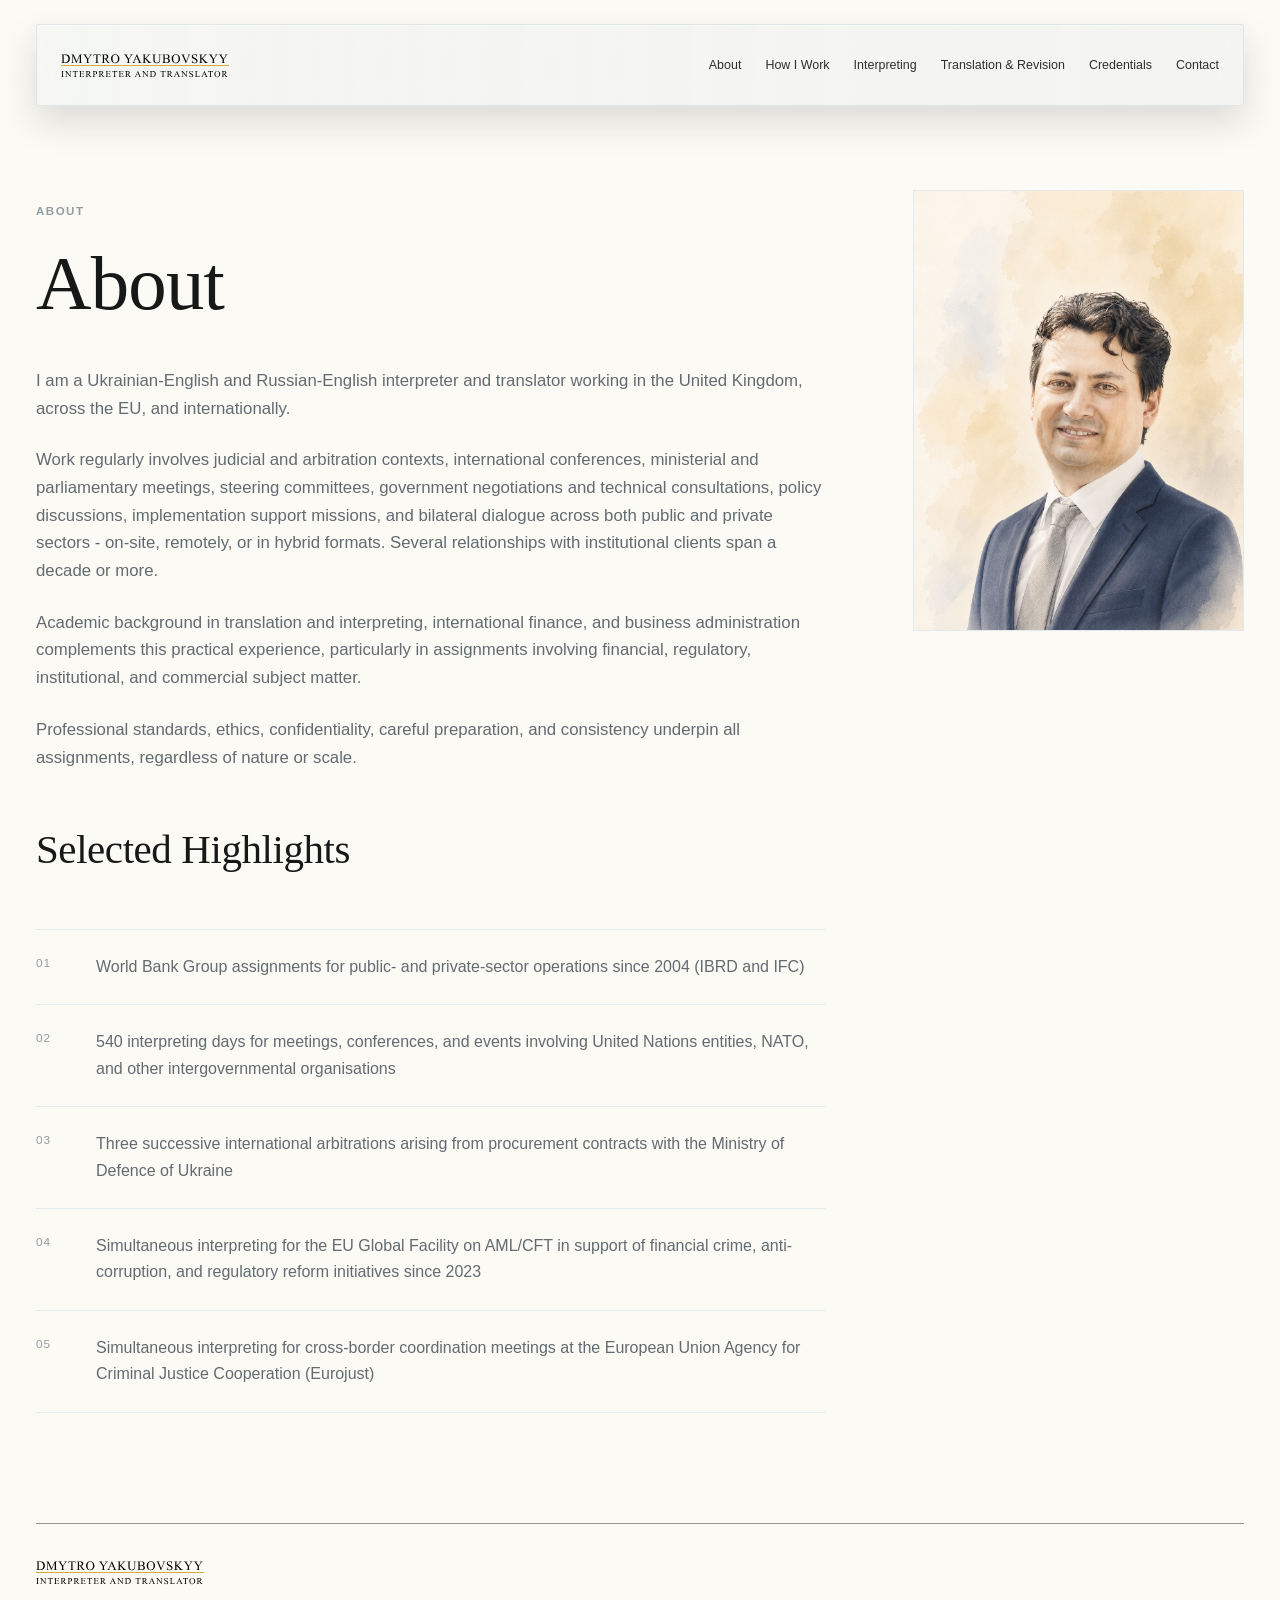
==== about.html @ 3f5b8573 "Update about portrait" ====
<!doctype html>
<html lang="en">
<head>
  <meta charset="utf-8">
  <meta name="viewport" content="width=device-width, initial-scale=1">
  <script src="nav.js" defer></script>
  <title>About | Dmytro Yakubovskyy</title>
  <link rel="stylesheet" href="page.css">
</head>
<body>
  <header class="site-header">
    <nav class="nav" aria-label="Main navigation">
      <a class="brand" href="index.html" aria-label="Dmytro Yakubovskyy home"><img class="site-logo" src="assets/logo.svg" alt="Dmytro Yakubovskyy, Interpreter and Translator"></a>
      <button class="menu-toggle" type="button" aria-expanded="false" aria-label="Open navigation menu"></button>
      <div class="nav-links">
        <a href="about.html">About</a>
        <a href="how-i-work.html">How I Work</a>
        <a href="interpreting.html">Interpreting</a>
        <a href="translation.html">Translation & Revision</a>
        <a href="engagements.html">Credentials</a>
        <a href="contact.html">Contact</a>
      </div>
    </nav>
  </header>

  <main class="page">
    <div class="page-grid">
      <section>
        <p class="eyebrow">About</p>
        <h1>About</h1>
        <div class="copy">
          <p>I am a Ukrainian-English and Russian-English interpreter and translator working in the United Kingdom, across the EU, and internationally.</p>
          <p>Work regularly involves judicial and arbitration contexts, international conferences, ministerial and parliamentary meetings, steering committees, government negotiations and technical consultations, policy discussions, implementation support missions, and bilateral dialogue across both public and private sectors - on-site, remotely, or in hybrid formats. Several relationships with institutional clients span a decade or more.</p>
          <p>Academic background in translation and interpreting, international finance, and business administration complements this practical experience, particularly in assignments involving financial, regulatory, institutional, and commercial subject matter.</p>
          <p>Professional standards, ethics, confidentiality, careful preparation, and consistency underpin all assignments, regardless of nature or scale.</p>
        </div>

        <h2>Selected Highlights</h2>
        <div class="highlights">
          <div class="highlight-row">
            <span class="highlight-number">01</span>
            <p>World Bank Group assignments for public- and private-sector operations since 2004 (IBRD and IFC)</p>
          </div>
          <div class="highlight-row">
            <span class="highlight-number">02</span>
            <p>540 interpreting days for meetings, conferences, and events involving United Nations entities, NATO, and other intergovernmental organisations</p>
          </div>
          <div class="highlight-row">
            <span class="highlight-number">03</span>
            <p>Three successive international arbitrations arising from procurement contracts with the Ministry of Defence of Ukraine</p>
          </div>
          <div class="highlight-row">
            <span class="highlight-number">04</span>
            <p>Simultaneous interpreting for the EU Global Facility on AML/CFT in support of financial crime, anti-corruption, and regulatory reform initiatives since 2023</p>
          </div>
          <div class="highlight-row">
            <span class="highlight-number">05</span>
            <p>Simultaneous interpreting for cross-border coordination meetings at the European Union Agency for Criminal Justice Cooperation (Eurojust)</p>
          </div>
        </div>
      </section>

      <aside class="visual-stack" aria-label="About image">
        <div class="visual-frame visual-frame--original">
          <img class="visual portrait" src="assets/about-portrait-warm.png" alt="Portrait of Dmytro Yakubovskyy">
        </div>
      </aside>
    </div>
  </main>

  <footer>
    <div class="footer-inner">
      <img class="footer-logo" src="assets/logo.svg" alt="Dmytro Yakubovskyy, Interpreter and Translator">
    </div>
  </footer>
</body>
</html>
---- page.css ----
:root {
  --paper: #fcfaf5;
  --surface: #ffffff;
  --ink: #161917;
  --muted: #626b70;
  --quiet: #919da3;
  --line: #e1e9ed;
  --accent: #58717c;
  --gold: #b69650;
  --measure: 72rem;
  --serif: "Iowan Old Style", "Palatino Linotype", Palatino, Georgia, serif;
  --sans: Inter, "Segoe UI", Roboto, Arial, sans-serif;
}

* {
  box-sizing: border-box;
}

html {
  scroll-behavior: smooth;
}

body {
  margin: 0;
  background: var(--paper);
  color: var(--ink);
  font-family: var(--sans);
  font-size: 16px;
  line-height: 1.65;
}

a {
  color: inherit;
  text-decoration: none;
}

.site-header {
  position: fixed;
  top: 24px;
  left: 0;
  right: 0;
  z-index: 10;
  pointer-events: none;
}

.nav {
  position: relative;
  width: min(1280px, calc(100% - 72px));
  min-height: 82px;
  margin: 0 auto;
  padding: 0 24px;
  display: flex;
  align-items: center;
  justify-content: space-between;
  gap: 34px;
  overflow: hidden;
  border: 1px solid rgba(205, 215, 216, 0.54);
  border-radius: 3px;
  background: linear-gradient(90deg, rgba(255, 255, 255, 0.22), rgba(255, 255, 255, 0.08)), rgba(236, 239, 237, 0.58);
  box-shadow: 0 16px 36px rgba(20, 28, 30, 0.14), inset 0 1px 0 rgba(255, 255, 255, 0.32);
  backdrop-filter: blur(18px) saturate(0.96);
  -webkit-backdrop-filter: blur(18px) saturate(0.96);
  pointer-events: auto;
}

.brand,
.nav-links {
  position: relative;
  z-index: 1;
}

.brand {
  min-width: 0;
  min-height: 58px;
  display: flex;
  align-items: center;
  justify-content: flex-start;
}

.site-logo {
  width: 168px;
  height: 36px;
  display: block;
}

.nav-links {
  min-height: 58px;
  display: flex;
  align-items: center;
  justify-content: flex-end;
  margin-left: auto;
  gap: 24px;
  color: rgba(22, 25, 23, 0.9);
  font-size: 0.78rem;
  white-space: nowrap;
}

.nav-links a {
  position: relative;
  min-height: 58px;
  display: inline-flex;
  align-items: center;
}

.nav-links a::after {
  content: "";
  position: absolute;
  left: 0;
  bottom: 16px;
  width: 0;
  height: 1px;
  background: var(--gold);
  transition: width 180ms ease;
}

.nav-links a:hover::after {
  width: 100%;
}

.menu-toggle {
  display: none;
}

.page {
  min-height: 100vh;
  padding: 190px max(36px, calc((100vw - 1280px) / 2 + 36px)) 96px;
}

.page-grid {
  display: grid;
  grid-template-columns: minmax(0, 1fr) minmax(320px, 0.42fr);
  gap: 88px;
  align-items: start;
}

.narrow {
  max-width: 820px;
}

.eyebrow,
.meta-label {
  color: var(--quiet);
  font-size: 0.72rem;
  font-weight: 700;
  letter-spacing: 0.13em;
  text-transform: uppercase;
}

h1,
h2,
h3 {
  margin: 0;
  font-family: var(--serif);
  font-weight: 500;
  line-height: 1.02;
  letter-spacing: -0.01em;
}

h1 {
  max-width: 980px;
  margin-top: 24px;
  font-size: clamp(3rem, 6vw, 5.6rem);
}

h2 {
  margin-top: 58px;
  font-size: clamp(1.7rem, 3.2vw, 2.65rem);
}

h3 {
  margin-top: 34px;
  font-size: 1.35rem;
}

.lead {
  max-width: 780px;
  margin-top: 34px;
  color: var(--muted);
  font-size: clamp(1.08rem, 2vw, 1.28rem);
  line-height: 1.58;
}

.copy {
  margin-top: 44px;
  display: grid;
  gap: 24px;
  color: var(--muted);
  font-size: 1.05rem;
}

.copy p {
  margin: 0;
}

.copy ul {
  margin: 0;
  padding-left: 18px;
}

.copy li + li {
  margin-top: 8px;
}

.highlights {
  margin-top: 58px;
  border-top: 1px solid var(--line);
}

.highlight-row {
  display: grid;
  grid-template-columns: 42px minmax(0, 1fr);
  gap: 18px;
  padding: 24px 0;
  border-bottom: 1px solid var(--line);
}

.highlight-number {
  color: var(--quiet);
  font-size: 0.74rem;
  letter-spacing: 0.08em;
}

.highlight-row p {
  margin: 0;
  color: var(--muted);
}

.objective {
  margin-top: 38px;
  padding: 24px 28px;
  border-left: 3px solid var(--gold);
  background: var(--surface);
  color: var(--ink);
  font-family: var(--serif);
  font-size: clamp(1.25rem, 2.2vw, 1.7rem);
  line-height: 1.35;
}

.content-sections {
  margin-top: 58px;
  border-top: 1px solid var(--line);
}

.content-section {
  display: grid;
  grid-template-columns: 42px minmax(0, 1fr);
  gap: 22px;
  padding: 38px 0;
  border-bottom: 1px solid var(--line);
}

.content-section-number {
  padding-top: 7px;
  color: var(--quiet);
  font-size: 0.74rem;
  letter-spacing: 0.08em;
}

.content-section-body h2 {
  margin: 0 0 24px;
}

.content-section-body p {
  margin: 0;
  color: var(--muted);
}

.content-section-body p + p {
  margin-top: 20px;
}

.evidence {
  padding: 28px;
  border: 1px solid var(--line);
  background: var(--surface);
}

.evidence blockquote {
  margin: 16px 0 0;
  color: var(--ink);
  font-family: var(--serif);
  font-size: 1.28rem;
  line-height: 1.38;
}

.evidence cite {
  display: block;
  margin-top: 18px;
  color: var(--muted);
  font-size: 0.84rem;
  font-style: normal;
}

.language-pairs {
  margin-top: 42px;
  display: grid;
  grid-template-columns: repeat(2, minmax(0, 1fr));
  border-top: 1px solid var(--line);
  border-left: 1px solid var(--line);
}

.language-pair {
  min-height: 122px;
  display: grid;
  grid-template-columns: minmax(0, 1fr) 58px minmax(0, 1fr);
  align-items: center;
  gap: 18px;
  padding: 34px 30px;
  border-right: 1px solid var(--line);
  border-bottom: 1px solid var(--line);
  background: var(--surface);
  color: var(--ink);
  font-family: var(--serif);
  font-size: 1.28rem;
}

.language-name:first-child {
  justify-self: end;
}

.language-name:last-child {
  justify-self: start;
}

.language-arrow {
  width: 43px;
  height: 8px;
  display: block;
  justify-self: center;
  object-fit: contain;
  opacity: 0.86;
}

.service-matrix {
  margin-top: 54px;
  display: grid;
  grid-template-columns: repeat(2, minmax(0, 1fr));
  border-top: 1px solid var(--line);
  border-left: 1px solid var(--line);
}

.service-matrix-item {
  min-height: 188px;
  padding: 26px;
  border-right: 1px solid var(--line);
  border-bottom: 1px solid var(--line);
  background: var(--surface);
}

.service-matrix-item h2 {
  margin: 0;
  font-size: 1.65rem;
}

.service-matrix-item p {
  margin: 16px 0 0;
  color: var(--muted);
}

.remarks {
  margin-top: 58px;
  border-top: 1px solid var(--line);
}

.remark-group {
  padding: 40px 0;
  border-bottom: 1px solid var(--line);
}

.remark-group-header {
  display: grid;
  grid-template-columns: 42px minmax(0, 1fr);
  gap: 18px;
  margin-bottom: 28px;
}

.remark-group-header span {
  padding-top: 7px;
  color: var(--quiet);
  font-size: 0.74rem;
  letter-spacing: 0.08em;
}

.remark-group-header h2 {
  margin: 0;
}

.remark-grid {
  display: grid;
  grid-template-columns: repeat(2, minmax(0, 1fr));
  gap: 1px;
  background: var(--line);
}

.remark {
  min-height: 260px;
  padding: 28px;
  background: var(--surface);
}

.remark blockquote {
  margin: 0;
  color: var(--ink);
  font-family: var(--serif);
  font-size: 1.24rem;
  line-height: 1.4;
}

.remark cite {
  display: block;
  margin-top: 22px;
  color: var(--muted);
  font-size: 0.84rem;
  font-style: normal;
}

.closing-note {
  margin-top: 44px;
  padding: 24px 28px;
  border-left: 3px solid var(--gold);
  background: var(--surface);
  color: var(--muted);
}

.panel {
  border-top: 1px solid var(--line);
  display: grid;
}

.panel-section {
  padding: 26px 0;
  border-bottom: 1px solid var(--line);
}

.panel-section p {
  margin: 10px 0 0;
  color: var(--muted);
}

.visual {
  width: 100%;
  min-height: 420px;
  display: block;
  object-fit: cover;
  object-position: center;
  filter: saturate(0.74) contrast(1.05) brightness(0.92);
}

.visual-frame {
  position: relative;
  overflow: hidden;
  border: 1px solid var(--line);
  background: #dce9ee;
}

.visual-frame::after {
  content: "";
  position: absolute;
  inset: 0;
  pointer-events: none;
  background:
    linear-gradient(90deg, rgba(20, 39, 48, 0.2), rgba(70, 111, 129, 0.05) 64%, rgba(255, 255, 255, 0.03)),
    linear-gradient(0deg, rgba(19, 36, 44, 0.18), transparent 52%);
  mix-blend-mode: multiply;
}

.visual-frame--original::after {
  content: none;
}

.visual-frame--original .visual {
  filter: none;
}

.visual.small {
  min-height: 340px;
  aspect-ratio: 4 / 5;
}

.visual.landscape {
  aspect-ratio: 4 / 3;
}

.visual.portrait {
  aspect-ratio: 3 / 4;
}

.visual-stack {
  display: grid;
  gap: 28px;
}

.credentials-visual {
  position: sticky;
  top: 142px;
  padding: 18px 18px 16px;
  border-left: 3px solid var(--gold);
  background: #f5f0e7;
}

.credentials-visual .visual {
  min-height: 0;
  height: auto;
  aspect-ratio: auto;
  border: 0;
  object-fit: contain;
}

.credentials-visual .visual-frame {
  border: 0;
}

.visual-caption {
  margin: 13px 0 0;
  color: var(--quiet);
  font-size: 0.68rem;
  letter-spacing: 0.12em;
  text-transform: uppercase;
}

.actions {
  margin-top: 42px;
  display: flex;
  flex-wrap: wrap;
  gap: 14px;
}

.button {
  min-height: 48px;
  display: inline-flex;
  align-items: center;
  justify-content: center;
  padding: 12px 20px;
  border: 1px solid rgba(22, 25, 23, 0.82);
  border-radius: 8px;
  font-size: 0.92rem;
  transition: transform 180ms ease, background 180ms ease, border-color 180ms ease;
}

.button.primary {
  background: var(--ink);
  color: var(--surface);
}

.button.secondary {
  border-color: var(--line);
  background: rgba(255, 255, 255, 0.62);
}

.button:hover {
  transform: translateY(-1px);
  border-color: var(--gold);
}

.accordion {
  margin-top: 54px;
  border-top: 1px solid var(--line);
}

.accordion details {
  border-bottom: 1px solid var(--line);
}

.accordion summary {
  min-height: 92px;
  display: grid;
  grid-template-columns: 42px minmax(0, 1fr) 28px;
  align-items: center;
  gap: 14px;
  padding: 20px 0;
  cursor: pointer;
  list-style: none;
}

.accordion summary::-webkit-details-marker {
  display: none;
}

.accordion-number {
  color: var(--quiet);
  font-size: 0.74rem;
  letter-spacing: 0.08em;
}

.accordion-title {
  display: grid;
  gap: 6px;
}

.accordion-title strong {
  color: var(--ink);
  font-family: var(--serif);
  font-size: 1.45rem;
  font-weight: 500;
  line-height: 1.18;
}

.accordion-title span {
  color: var(--muted);
  font-size: 0.92rem;
  line-height: 1.48;
}

.accordion-icon {
  color: var(--ink);
  font-size: 1.2rem;
  text-align: right;
  transition: transform 180ms ease;
}

.accordion details[open] .accordion-icon {
  transform: rotate(45deg);
}

.accordion-body {
  max-width: 820px;
  padding: 0 0 28px 56px;
  color: var(--muted);
}

.accordion-body p,
.accordion-body ul {
  margin: 0;
}

.quote {
  margin: 18px 0 0;
  color: var(--ink);
  font-family: var(--serif);
  font-size: 1.24rem;
  line-height: 1.36;
}

footer {
  padding: 14px 0 36px;
  background: var(--paper);
  color: #424743;
  font-size: 0.86rem;
}

.footer-inner {
  width: min(1494px, calc(100% - 72px));
  margin: 0 auto;
  padding-top: 30px;
  border-top: 1px solid rgba(22, 25, 23, 0.46);
  display: flex;
  justify-content: space-between;
  gap: 18px;
}

.footer-logo {
  width: 168px;
  height: 36px;
  display: block;
}

@media (max-width: 900px) {
  .nav {
    width: min(100% - 24px, var(--measure));
    min-height: 68px;
    overflow: visible;
  }

  .menu-toggle {
    position: relative;
    width: 40px;
    min-height: 40px;
    margin-left: auto;
    padding: 0;
    display: inline-flex;
    align-items: center;
    justify-content: center;
    border: 0;
    background: transparent;
    color: var(--ink);
    cursor: pointer;
  }

  .menu-toggle::before,
  .menu-toggle::after {
    content: "";
    position: absolute;
    width: 22px;
    height: 1px;
    background: currentColor;
    transition: transform 180ms ease, top 180ms ease, box-shadow 180ms ease;
  }

  .menu-toggle::before {
    top: 13px;
    box-shadow: 0 7px 0 currentColor;
  }

  .menu-toggle::after {
    top: 27px;
  }

  .menu-toggle[aria-expanded="true"]::before {
    top: 20px;
    box-shadow: none;
    transform: rotate(45deg);
  }

  .menu-toggle[aria-expanded="true"]::after {
    top: 20px;
    transform: rotate(-45deg);
  }

  .nav-links {
    display: none;
  }

  .nav-links.is-open {
    position: absolute;
    top: calc(100% + 8px);
    left: 0;
    right: 0;
    padding: 12px 24px 18px;
    display: flex;
    flex-direction: column;
    align-items: stretch;
    gap: 0;
    border: 1px solid rgba(205, 215, 216, 0.66);
    border-radius: 3px;
    background: rgba(244, 246, 244, 0.94);
    box-shadow: 0 18px 36px rgba(20, 28, 30, 0.14);
    backdrop-filter: blur(18px);
    -webkit-backdrop-filter: blur(18px);
  }

  .nav-links.is-open a {
    min-height: 48px;
    border-bottom: 1px solid var(--line);
  }

  .nav-links.is-open a:last-child {
    border-bottom: 0;
  }

  .page {
    padding: 138px 18px 70px;
  }

  .page-grid {
    grid-template-columns: 1fr;
    gap: 54px;
  }

  .credentials-visual {
    position: static;
    width: min(100%, 680px);
  }

  .language-pairs {
    grid-template-columns: 1fr;
  }

  .language-pair {
    min-height: 108px;
    padding: 28px 24px;
  }

  .service-matrix {
    grid-template-columns: 1fr;
  }

  .remark-grid {
    grid-template-columns: 1fr;
  }
}

@media (max-width: 620px) {
  h1 {
    font-size: 2.4rem;
  }

  .actions,
  .footer-inner {
    width: min(100% - 36px, var(--measure));
    flex-direction: column;
  }

  footer {
    padding: 8px 0 14px;
    font-size: 0.58rem;
  }

  .footer-inner {
    padding-top: 12px;
    gap: 4px;
  }

  .footer-logo {
    width: 142px;
    height: auto;
  }

  .button {
    width: 100%;
  }
}
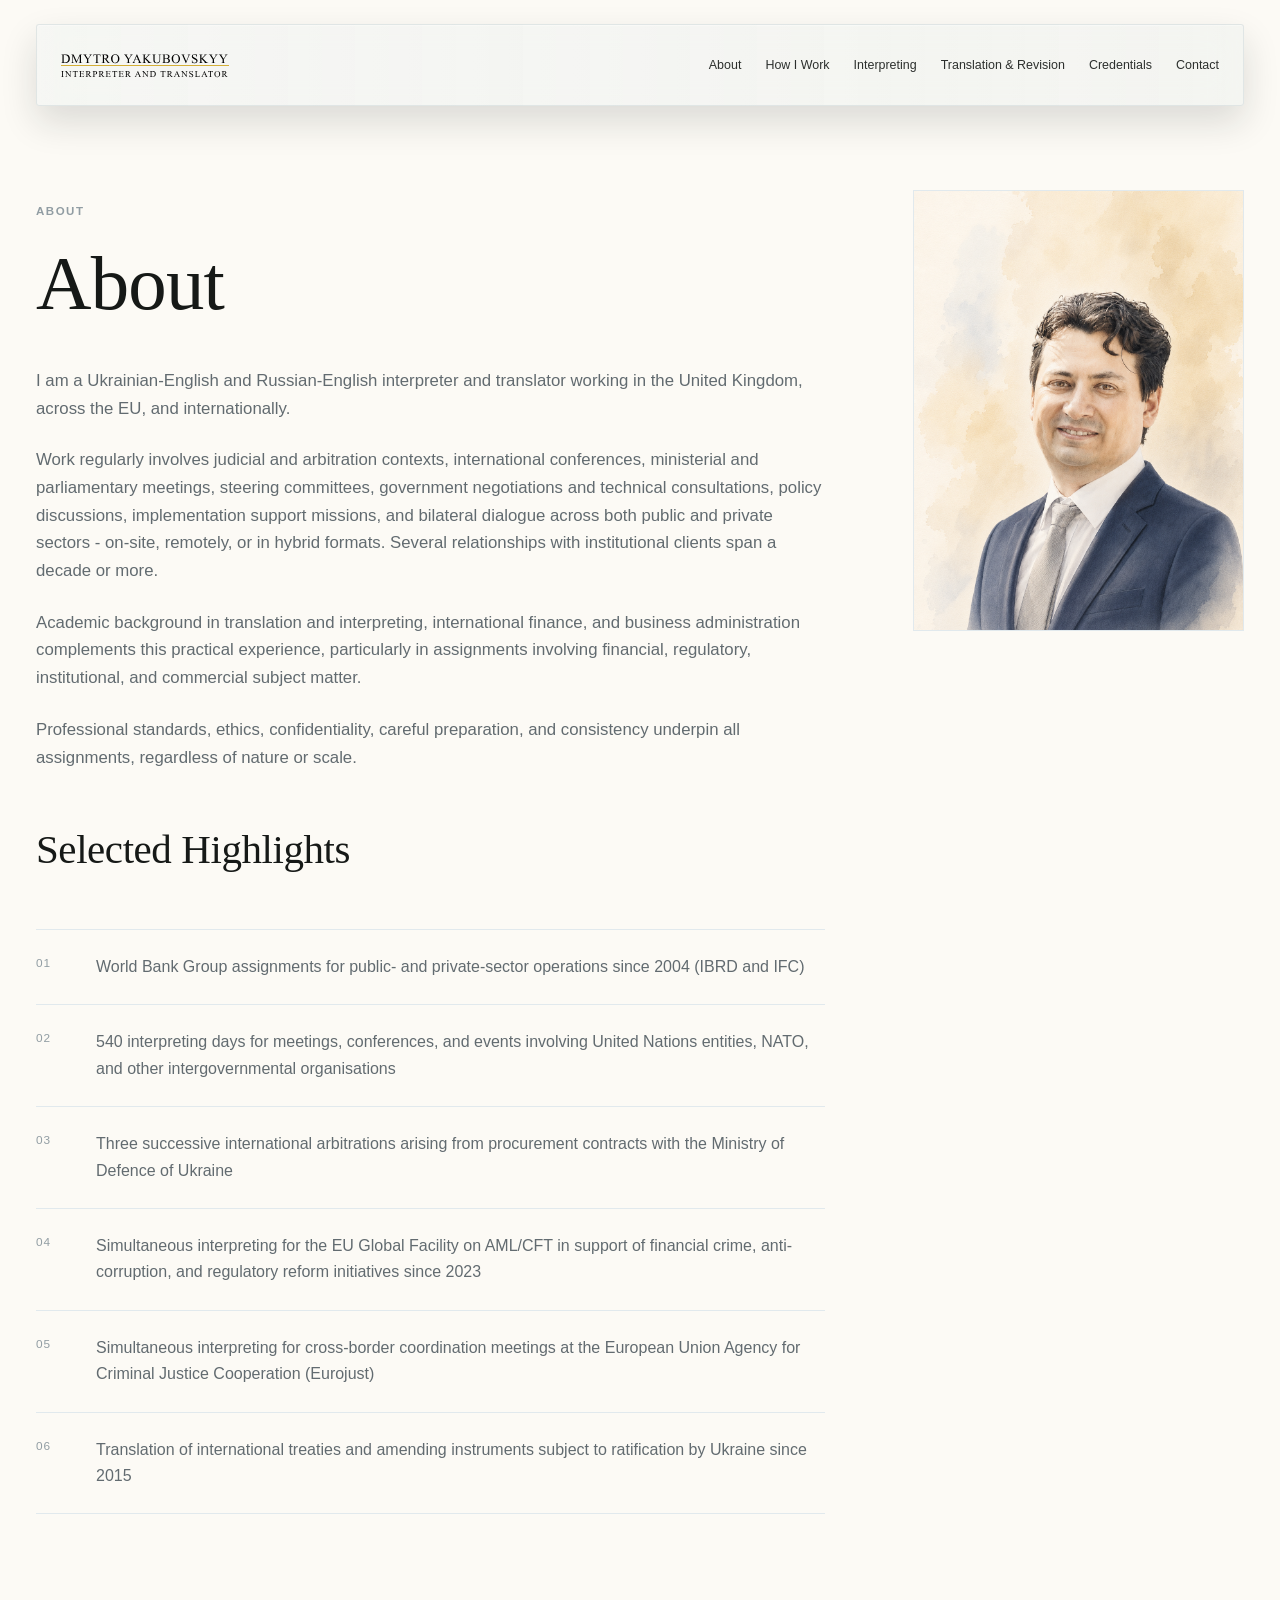
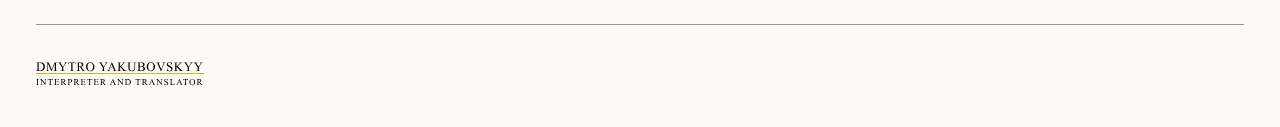
==== commit c5d0a990: "Update profile and translation copy" ====
--- a/about.html
+++ b/about.html
@@ -57,6 +57,10 @@
             <span class="highlight-number">05</span>
             <p>Simultaneous interpreting for cross-border coordination meetings at the European Union Agency for Criminal Justice Cooperation (Eurojust)</p>
           </div>
+          <div class="highlight-row">
+            <span class="highlight-number">06</span>
+            <p>Translation of international treaties and amending instruments subject to ratification by Ukraine since 2015</p>
+          </div>
         </div>
       </section>
 
--- a/page.css
+++ b/page.css
@@ -395,6 +395,8 @@
 .remark {
   min-height: 260px;
   padding: 28px;
+  display: flex;
+  flex-direction: column;
   background: var(--surface);
 }
 
@@ -408,7 +410,8 @@
 
 .remark cite {
   display: block;
-  margin-top: 22px;
+  margin-top: auto;
+  padding-top: 22px;
   color: var(--muted);
   font-size: 0.84rem;
   font-style: normal;
@@ -493,17 +496,18 @@
 .credentials-visual {
   position: sticky;
   top: 142px;
-  padding: 18px 18px 16px;
+  padding: 12px 12px 12px;
   border-left: 3px solid var(--gold);
   background: #f5f0e7;
 }
 
 .credentials-visual .visual {
   min-height: 0;
+  width: 100%;
   height: auto;
-  aspect-ratio: auto;
+  aspect-ratio: 4 / 3;
   border: 0;
-  object-fit: contain;
+  object-fit: cover;
 }
 
 .credentials-visual .visual-frame {
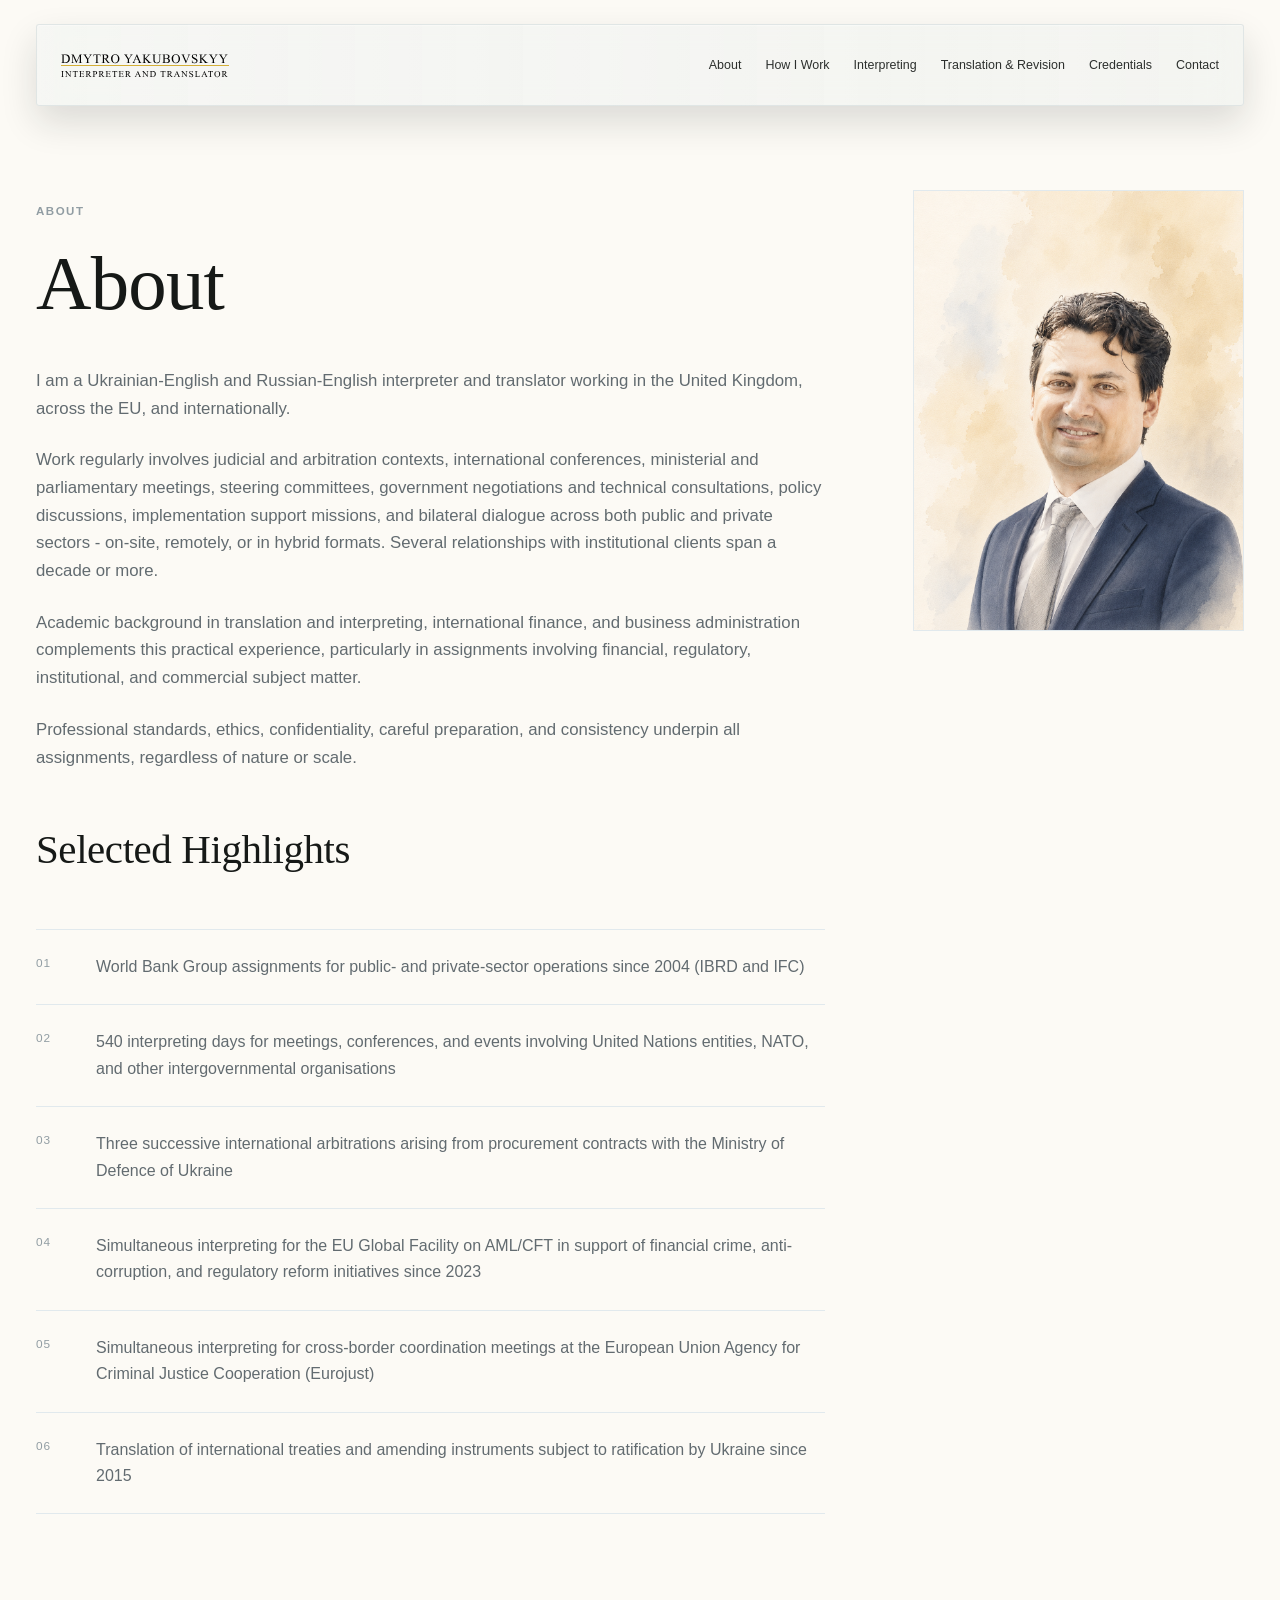
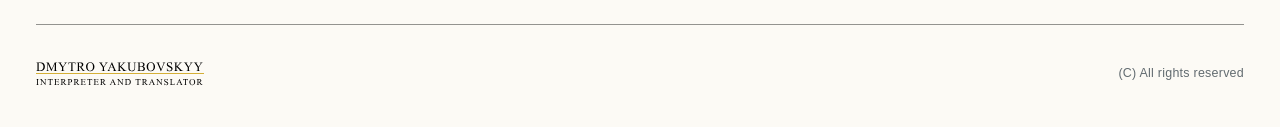
==== commit dbb98cac: "Add footer rights notice" ====
--- a/about.html
+++ b/about.html
@@ -75,6 +75,7 @@
   <footer>
     <div class="footer-inner">
       <img class="footer-logo" src="assets/logo.svg" alt="Dmytro Yakubovskyy, Interpreter and Translator">
+      <p class="footer-credit">(C) All rights reserved</p>
     </div>
   </footer>
 </body>
--- a/page.css
+++ b/page.css
@@ -648,6 +648,7 @@
   padding-top: 30px;
   border-top: 1px solid rgba(22, 25, 23, 0.46);
   display: flex;
+  align-items: center;
   justify-content: space-between;
   gap: 18px;
 }
@@ -656,6 +657,13 @@
   width: 168px;
   height: 36px;
   display: block;
+}
+
+.footer-credit {
+  margin: 0;
+  color: var(--muted);
+  font-size: 0.78rem;
+  letter-spacing: 0.02em;
 }
 
 @media (max-width: 900px) {
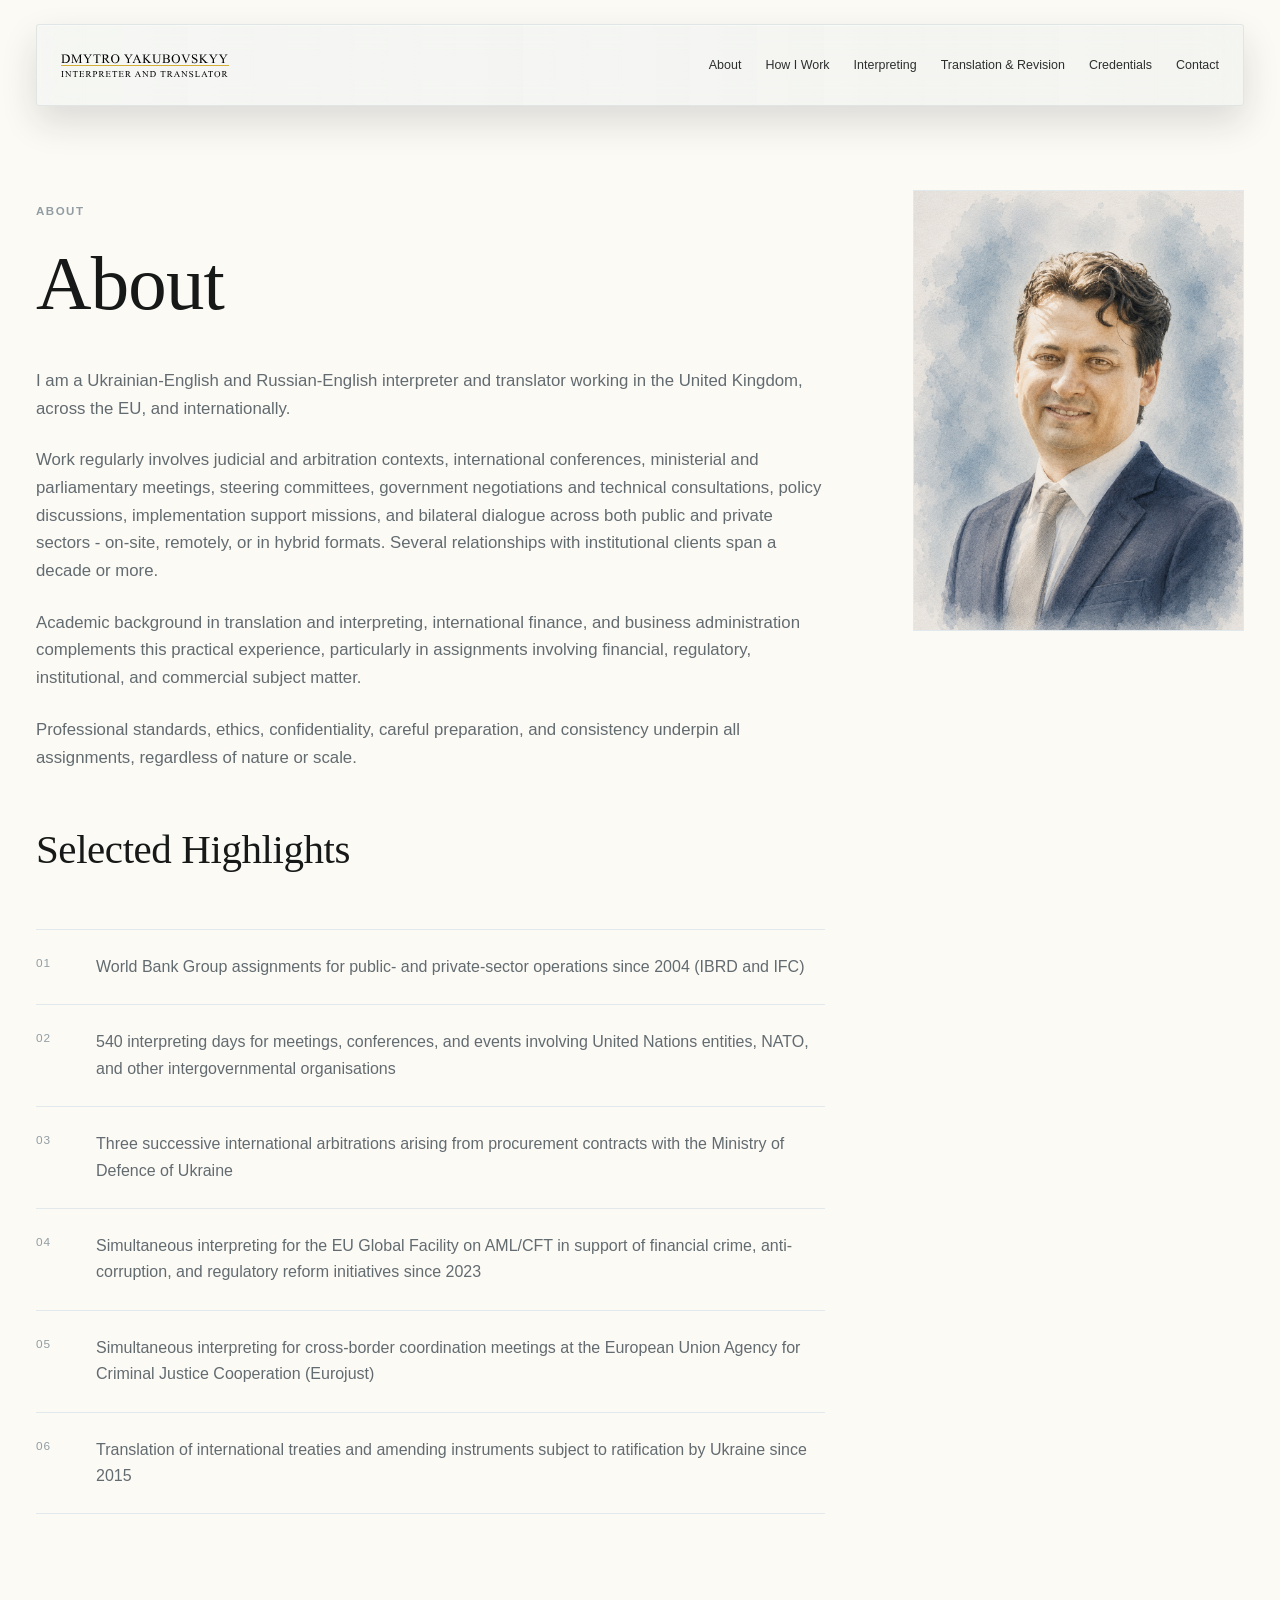
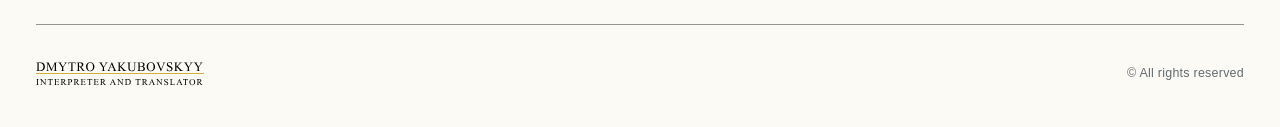
==== commit 27568991: "Use copyright symbol in footer" ====
--- a/about.html
+++ b/about.html
@@ -75,7 +75,7 @@
   <footer>
     <div class="footer-inner">
       <img class="footer-logo" src="assets/logo.svg" alt="Dmytro Yakubovskyy, Interpreter and Translator">
-      <p class="footer-credit">(C) All rights reserved</p>
+      <p class="footer-credit">© All rights reserved</p>
     </div>
   </footer>
 </body>
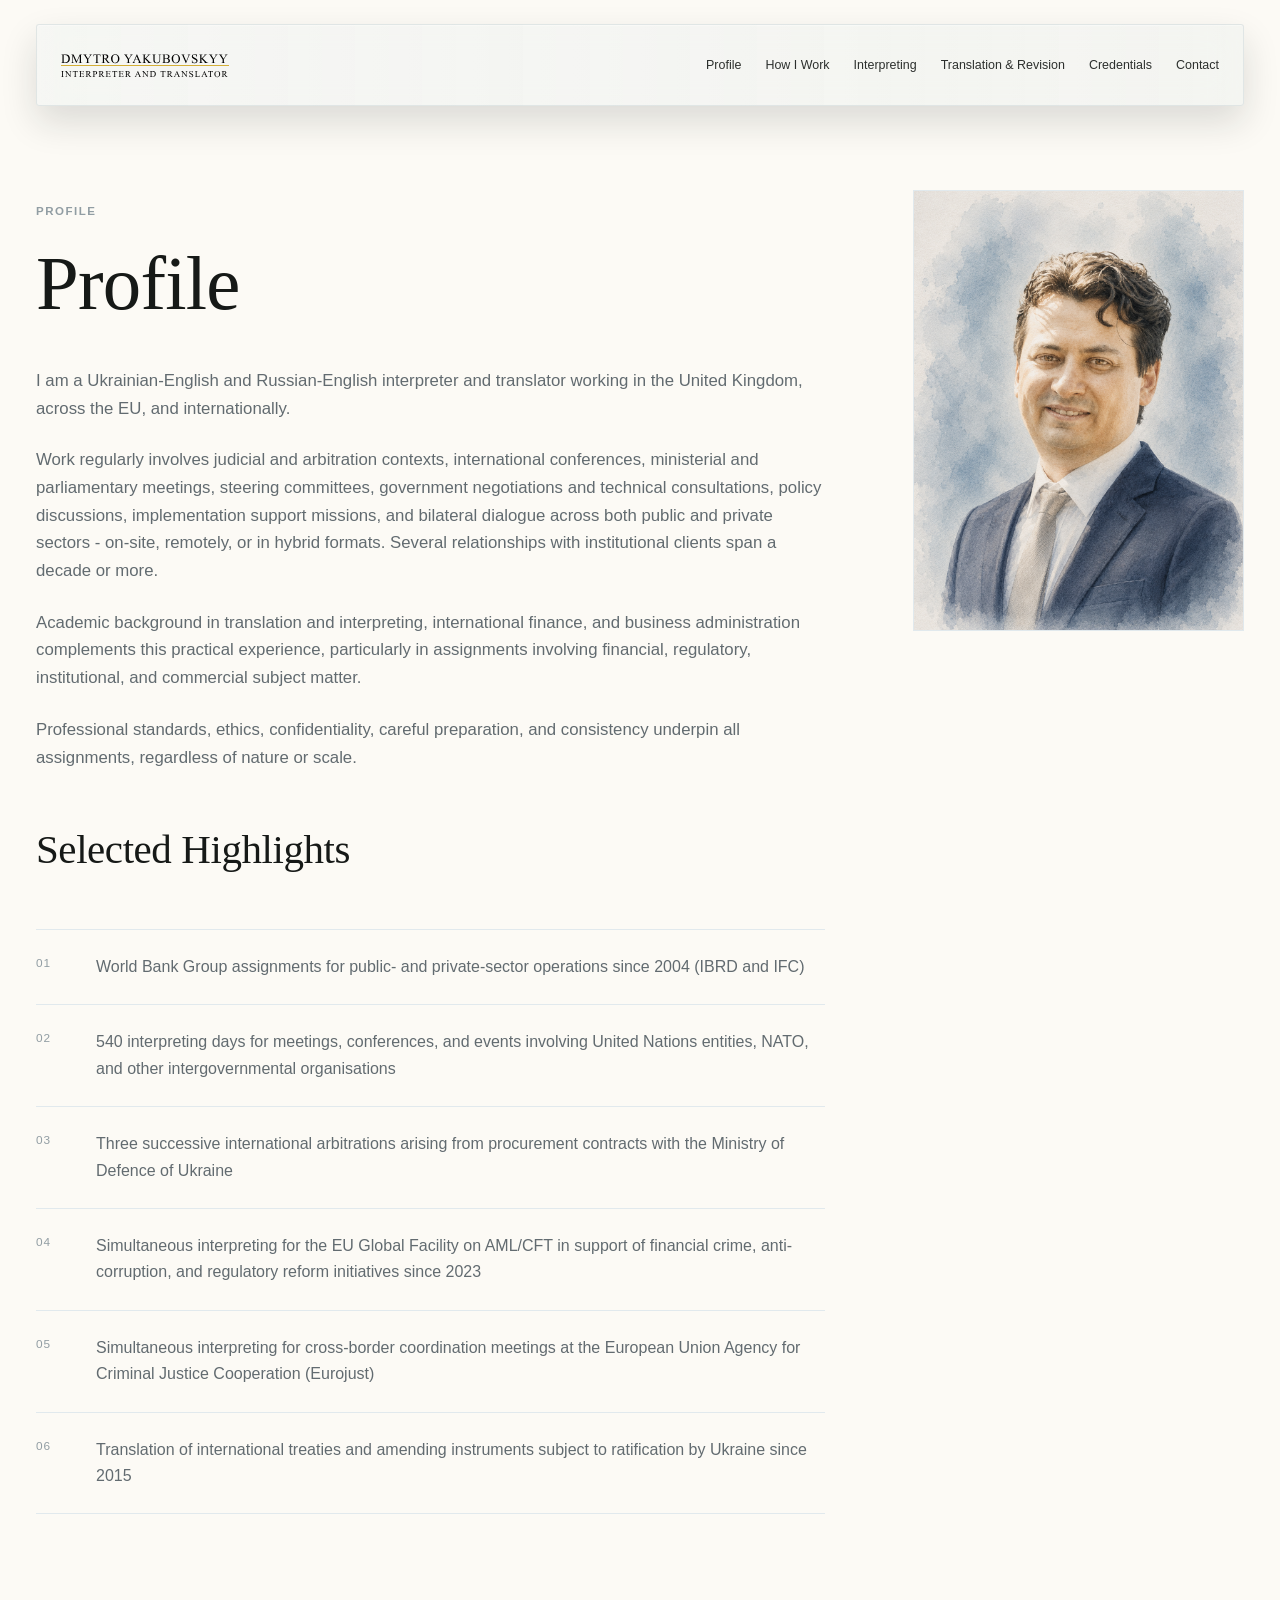
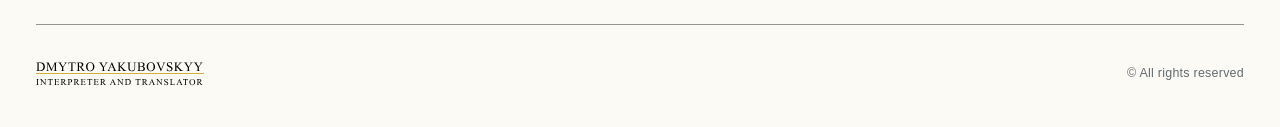
==== commit 2a054e81: "Rename about page to profile" ====
--- a/about.html
+++ b/about.html
@@ -4,7 +4,7 @@
   <meta charset="utf-8">
   <meta name="viewport" content="width=device-width, initial-scale=1">
   <script src="nav.js" defer></script>
-  <title>About | Dmytro Yakubovskyy</title>
+  <title>Profile | Dmytro Yakubovskyy</title>
   <link rel="stylesheet" href="page.css">
 </head>
 <body>
@@ -13,7 +13,7 @@
       <a class="brand" href="index.html" aria-label="Dmytro Yakubovskyy home"><img class="site-logo" src="assets/logo.svg" alt="Dmytro Yakubovskyy, Interpreter and Translator"></a>
       <button class="menu-toggle" type="button" aria-expanded="false" aria-label="Open navigation menu"></button>
       <div class="nav-links">
-        <a href="about.html">About</a>
+        <a href="about.html">Profile</a>
         <a href="how-i-work.html">How I Work</a>
         <a href="interpreting.html">Interpreting</a>
         <a href="translation.html">Translation & Revision</a>
@@ -26,8 +26,8 @@
   <main class="page">
     <div class="page-grid">
       <section>
-        <p class="eyebrow">About</p>
-        <h1>About</h1>
+        <p class="eyebrow">Profile</p>
+        <h1>Profile</h1>
         <div class="copy">
           <p>I am a Ukrainian-English and Russian-English interpreter and translator working in the United Kingdom, across the EU, and internationally.</p>
           <p>Work regularly involves judicial and arbitration contexts, international conferences, ministerial and parliamentary meetings, steering committees, government negotiations and technical consultations, policy discussions, implementation support missions, and bilateral dialogue across both public and private sectors - on-site, remotely, or in hybrid formats. Several relationships with institutional clients span a decade or more.</p>
@@ -64,7 +64,7 @@
         </div>
       </section>
 
-      <aside class="visual-stack" aria-label="About image">
+      <aside class="visual-stack" aria-label="Profile image">
         <div class="visual-frame visual-frame--original">
           <img class="visual portrait" src="assets/about-portrait-warm.png" alt="Portrait of Dmytro Yakubovskyy">
         </div>
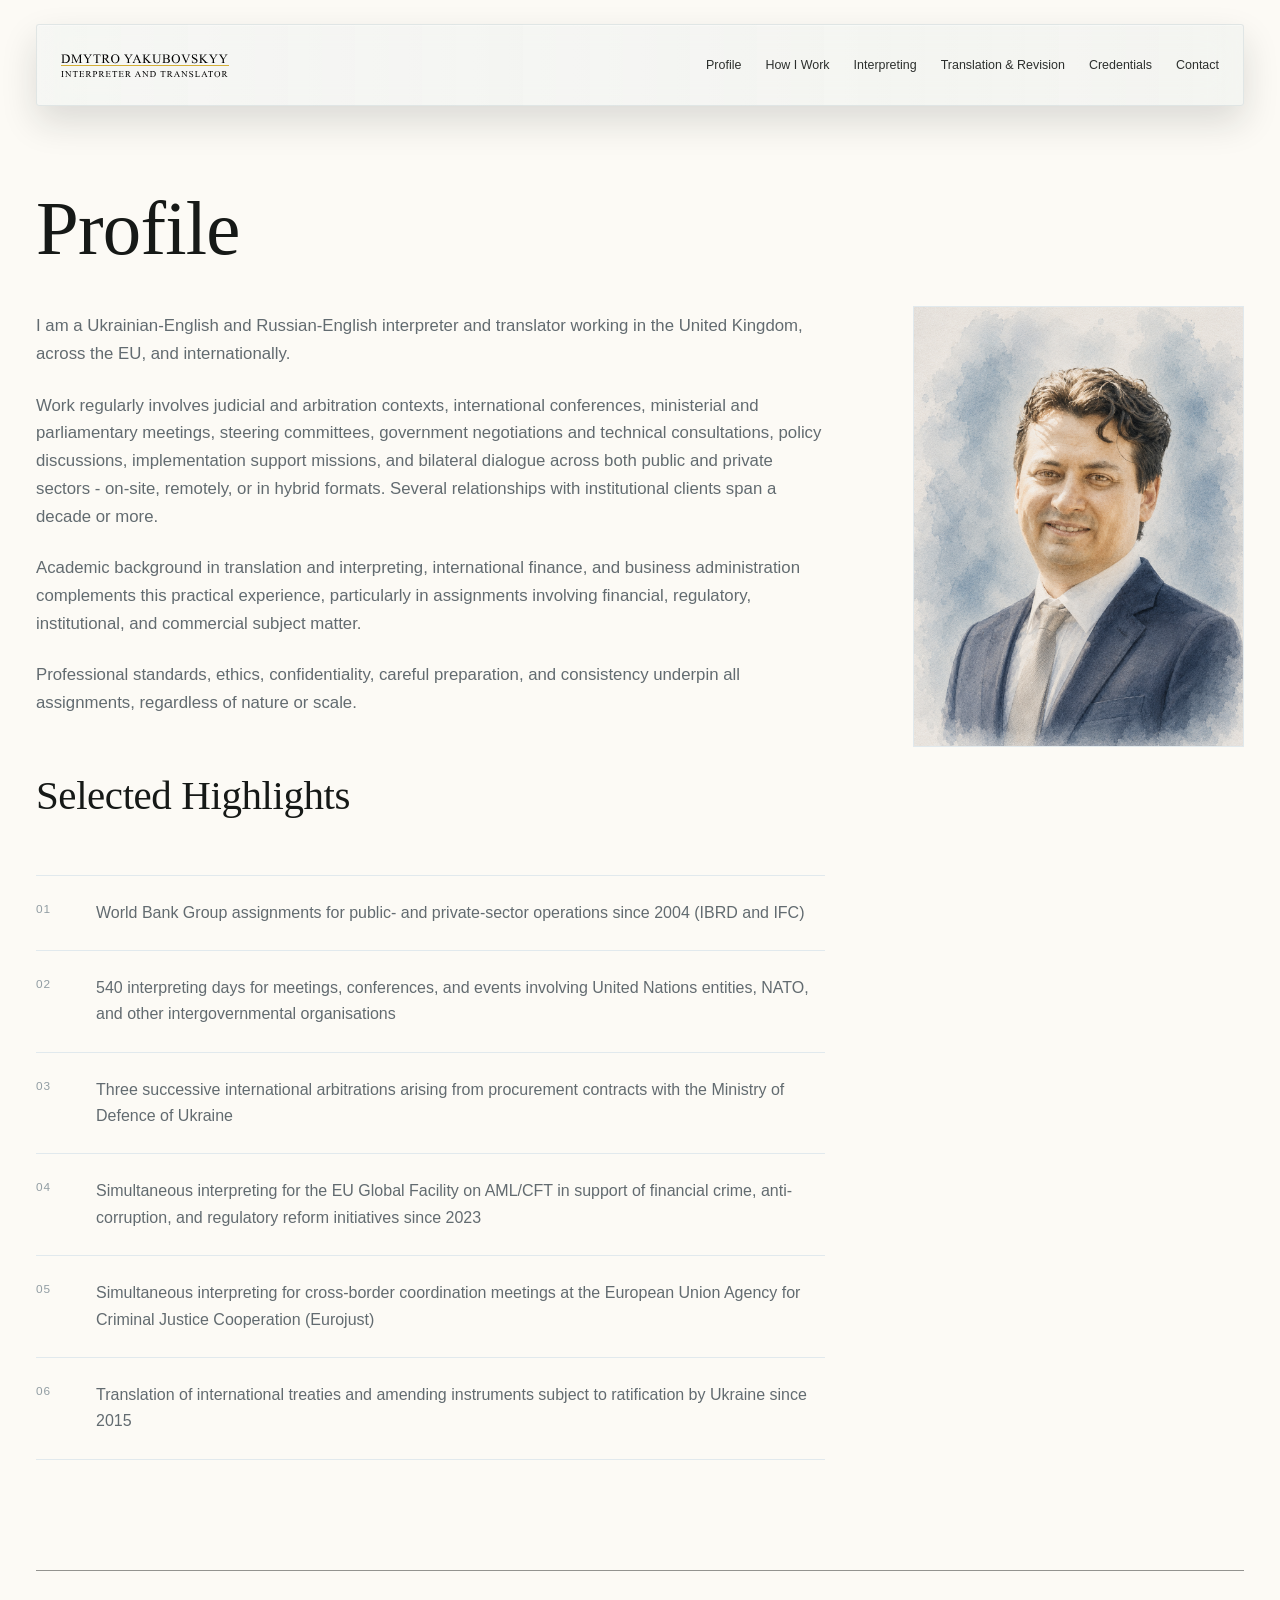
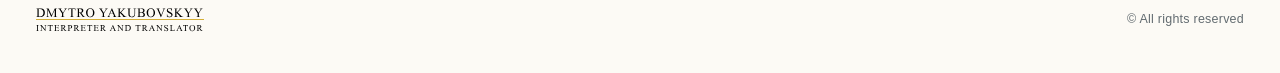
==== commit 7d1e7bcc: "Remove page eyebrow headings" ====
--- a/about.html
+++ b/about.html
@@ -26,7 +26,6 @@
   <main class="page">
     <div class="page-grid">
       <section>
-        <p class="eyebrow">Profile</p>
         <h1>Profile</h1>
         <div class="copy">
           <p>I am a Ukrainian-English and Russian-English interpreter and translator working in the United Kingdom, across the EU, and internationally.</p>
--- a/page.css
+++ b/page.css
@@ -158,7 +158,7 @@
 
 h1 {
   max-width: 980px;
-  margin-top: 24px;
+  margin-top: 0;
   font-size: clamp(3rem, 6vw, 5.6rem);
 }
 
@@ -489,6 +489,7 @@
 }
 
 .visual-stack {
+  margin-top: clamp(116px, 9vw, 142px);
   display: grid;
   gap: 28px;
 }
@@ -758,6 +759,10 @@
     gap: 54px;
   }
 
+  .visual-stack {
+    margin-top: 0;
+  }
+
   .credentials-visual {
     position: static;
     width: min(100%, 680px);
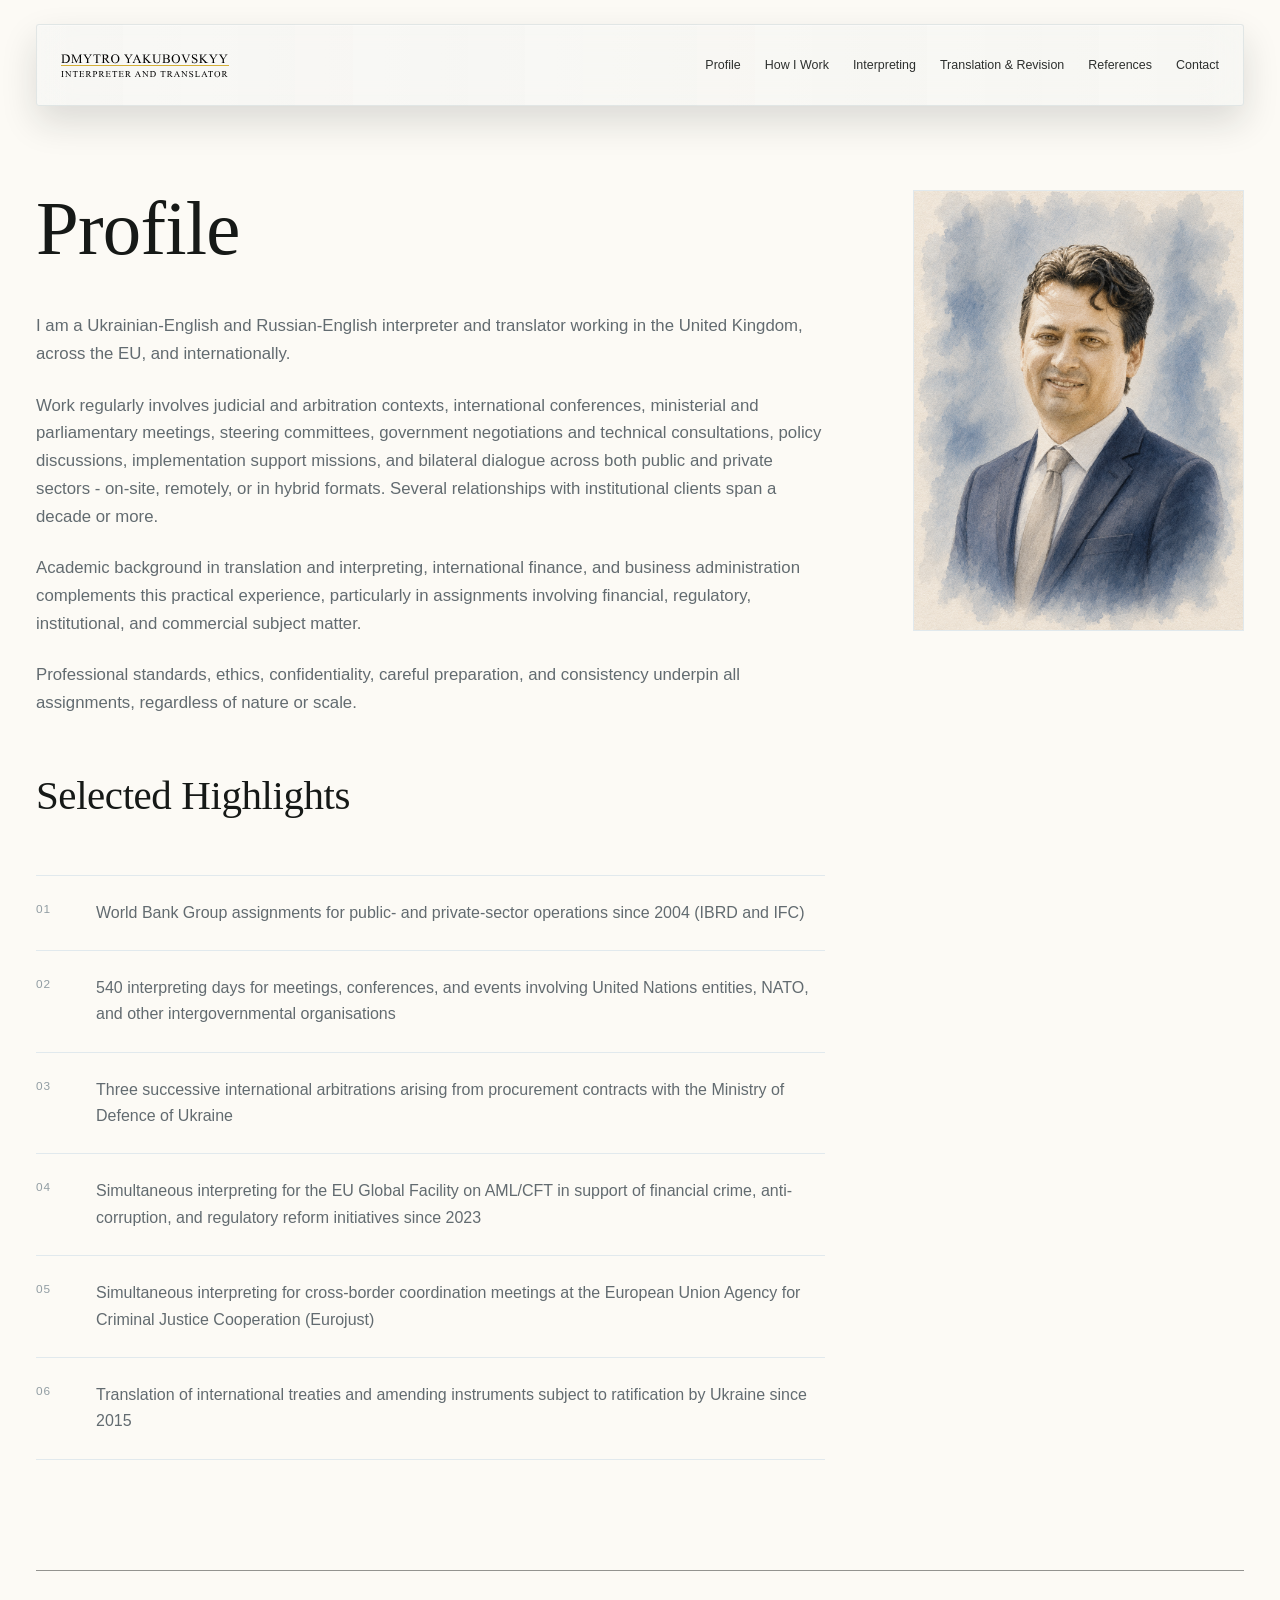
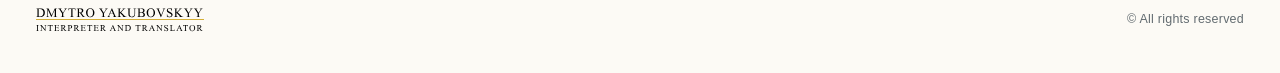
==== commit 967d7617: "Rename references page and remove translation pagination" ====
--- a/about.html
+++ b/about.html
@@ -17,7 +17,7 @@
         <a href="how-i-work.html">How I Work</a>
         <a href="interpreting.html">Interpreting</a>
         <a href="translation.html">Translation & Revision</a>
-        <a href="engagements.html">Credentials</a>
+        <a href="engagements.html">References</a>
         <a href="contact.html">Contact</a>
       </div>
     </nav>
--- a/page.css
+++ b/page.css
@@ -56,7 +56,7 @@
   overflow: hidden;
   border: 1px solid rgba(205, 215, 216, 0.54);
   border-radius: 3px;
-  background: linear-gradient(90deg, rgba(255, 255, 255, 0.22), rgba(255, 255, 255, 0.08)), rgba(236, 239, 237, 0.58);
+  background: linear-gradient(90deg, rgba(255, 255, 255, 0.12), rgba(255, 255, 255, 0.04)), rgba(236, 239, 237, 0.31);
   box-shadow: 0 16px 36px rgba(20, 28, 30, 0.14), inset 0 1px 0 rgba(255, 255, 255, 0.32);
   backdrop-filter: blur(18px) saturate(0.96);
   -webkit-backdrop-filter: blur(18px) saturate(0.96);
@@ -488,30 +488,87 @@
   aspect-ratio: 3 / 4;
 }
 
+.visual-carousel {
+  position: relative;
+  overflow: visible;
+  border: 0;
+  background: transparent;
+}
+
+.visual-carousel-track {
+  position: relative;
+  min-height: 420px;
+  aspect-ratio: 3 / 4;
+  overflow: hidden;
+  border: 1px solid var(--line);
+  background: var(--surface);
+}
+
+.visual-carousel .visual {
+  position: absolute;
+  inset: 0;
+  width: 100%;
+  height: 100%;
+  min-height: 0;
+  object-fit: contain;
+  opacity: 0;
+  transition: opacity 700ms ease;
+}
+
+.visual-carousel .visual.is-active {
+  opacity: 1;
+}
+
+.visual-carousel-pagination {
+  margin-top: 14px;
+  display: flex;
+  justify-content: center;
+  gap: 4px;
+}
+
+.visual-carousel-pagination button {
+  width: 14px;
+  height: 2px;
+  padding: 0;
+  border: 0;
+  background: rgba(145, 157, 163, 0.28);
+  cursor: pointer;
+}
+
+.visual-carousel-pagination button.is-active {
+  background: var(--gold);
+}
+
 .visual-stack {
-  margin-top: clamp(116px, 9vw, 142px);
   display: grid;
   gap: 28px;
 }
 
-.credentials-visual {
+.visual-stack:not(.credentials-visual):not(:has(.evidence)) {
   position: sticky;
   top: 142px;
-  padding: 12px 12px 12px;
-  border-left: 3px solid var(--gold);
-  background: #f5f0e7;
+  align-self: start;
+}
+
+.credentials-visual {
+  align-self: stretch;
 }
 
 .credentials-visual .visual {
   min-height: 0;
   width: 100%;
-  height: auto;
-  aspect-ratio: 4 / 3;
+  height: 100%;
   border: 0;
   object-fit: cover;
 }
 
 .credentials-visual .visual-frame {
+  position: sticky;
+  top: 142px;
+  aspect-ratio: 1 / 1;
+  padding: 12px;
+  border-left: 3px solid var(--gold);
+  background: #f5f0e7;
   border: 0;
 }
 
@@ -759,13 +816,25 @@
     gap: 54px;
   }
 
-  .visual-stack {
-    margin-top: 0;
+  .visual-stack:not(.credentials-visual):not(:has(.evidence)) {
+    position: static;
   }
 
   .credentials-visual {
     position: static;
+    align-self: auto;
     width: min(100%, 680px);
+  }
+
+  .credentials-visual .visual {
+    height: auto;
+    aspect-ratio: 4 / 3;
+  }
+
+  .credentials-visual .visual-frame {
+    position: static;
+    aspect-ratio: auto;
+    padding: 12px;
   }
 
   .language-pairs {
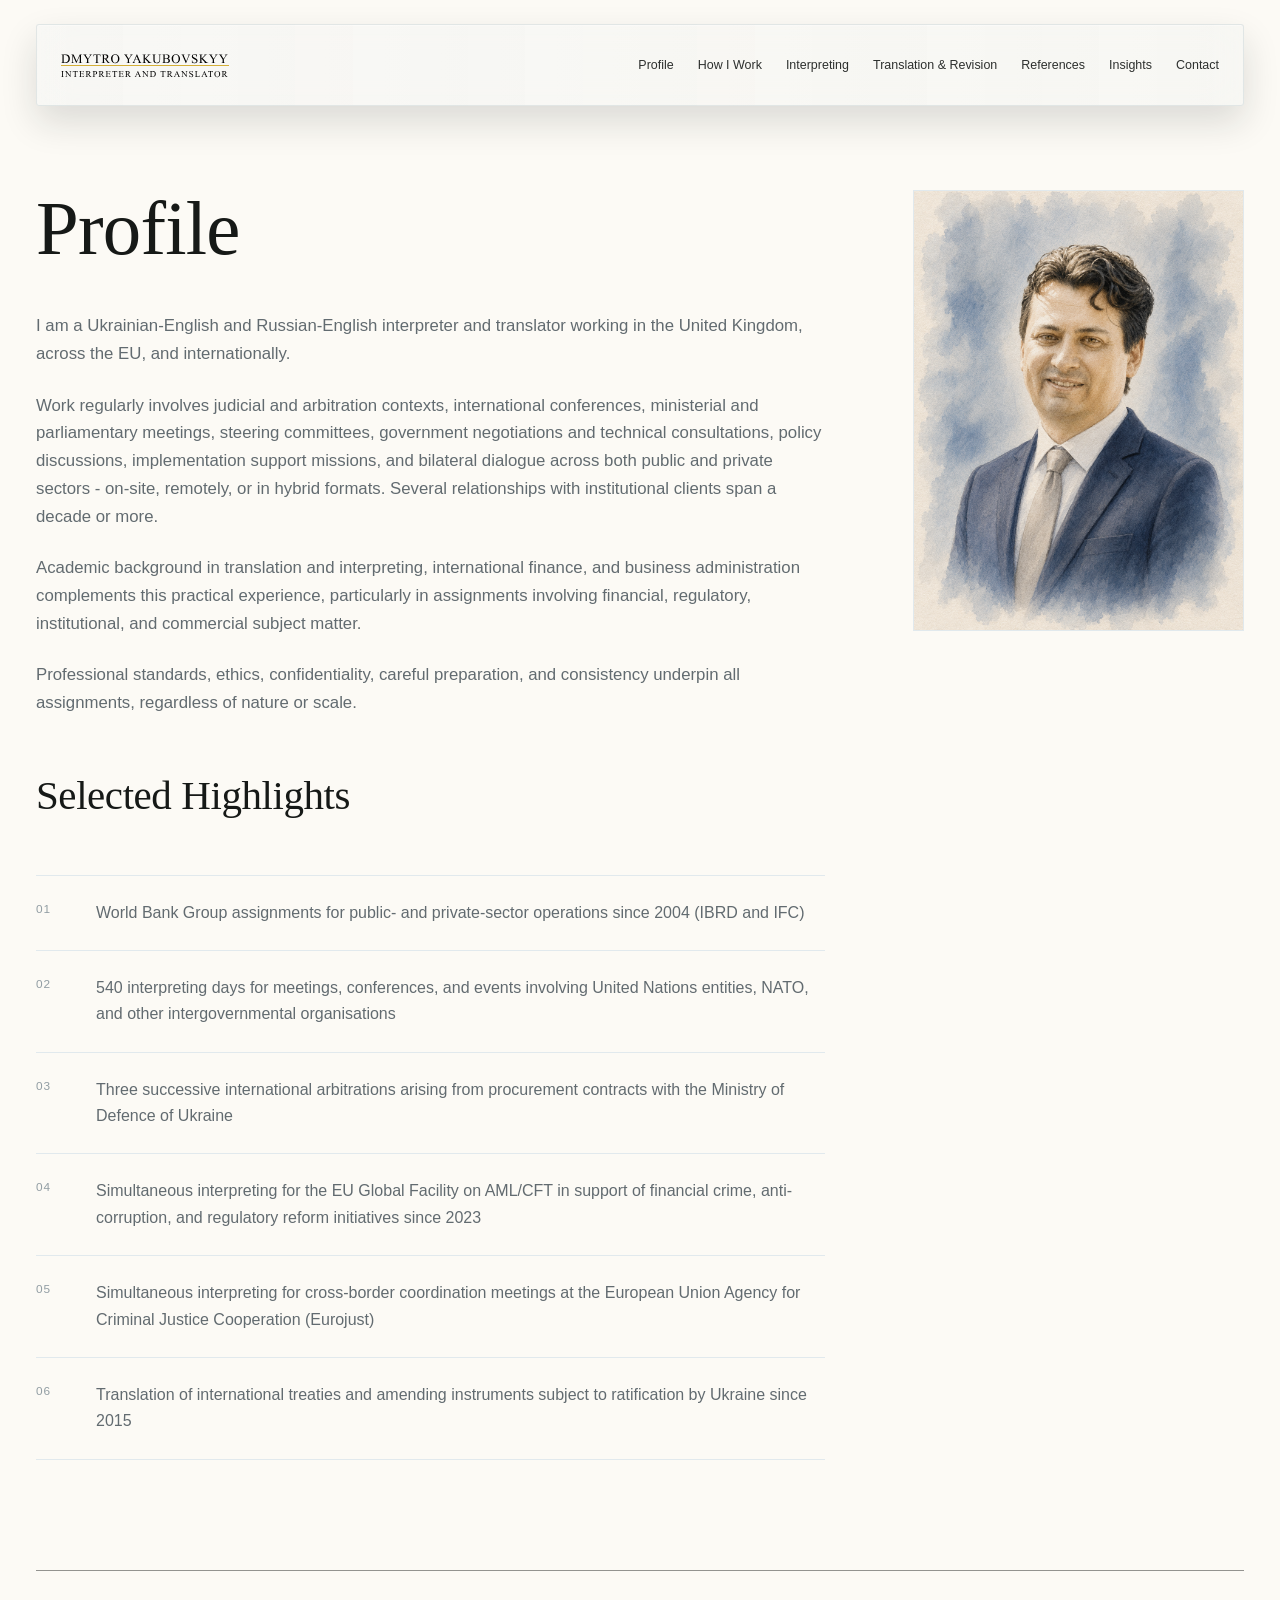
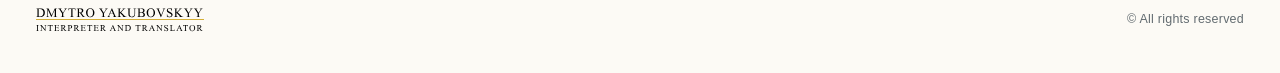
==== commit 4cd35735: "Add insights page" ====
--- a/about.html
+++ b/about.html
@@ -18,6 +18,7 @@
         <a href="interpreting.html">Interpreting</a>
         <a href="translation.html">Translation & Revision</a>
         <a href="engagements.html">References</a>
+        <a href="insights.html">Insights</a>
         <a href="contact.html">Contact</a>
       </div>
     </nav>
--- a/page.css
+++ b/page.css
@@ -269,6 +269,72 @@
   margin-top: 20px;
 }
 
+.insights-grid {
+  grid-template-columns: minmax(0, 1fr) minmax(300px, 0.38fr);
+}
+
+.insight-list {
+  margin-top: 64px;
+  border-top: 1px solid var(--line);
+}
+
+.insight-entry {
+  display: grid;
+  grid-template-columns: 48px minmax(0, 1fr);
+  gap: 28px;
+  padding: 48px 0 54px;
+  border-bottom: 1px solid var(--line);
+}
+
+.insight-number {
+  padding-top: 10px;
+  color: var(--quiet);
+  font-size: 0.74rem;
+  letter-spacing: 0.12em;
+}
+
+.insight-body {
+  max-width: 820px;
+}
+
+.insight-body h2 {
+  margin: 0 0 28px;
+  max-width: 760px;
+  font-size: clamp(2rem, 3.4vw, 3rem);
+}
+
+.insight-body p {
+  margin: 0;
+  color: var(--muted);
+  font-size: 1.02rem;
+  line-height: 1.74;
+}
+
+.insight-body p + p {
+  margin-top: 20px;
+}
+
+.insight-note {
+  margin: 24px 0;
+  padding: 24px 28px;
+  border-left: 3px solid var(--gold);
+  background: rgba(255, 255, 255, 0.62);
+  color: var(--ink);
+  font-family: var(--serif);
+  font-size: clamp(1.35rem, 2.5vw, 1.9rem);
+  line-height: 1.28;
+}
+
+.insight-meta {
+  margin-top: 30px !important;
+  color: var(--quiet) !important;
+  font-size: 0.76rem !important;
+  font-weight: 700;
+  letter-spacing: 0.12em;
+  line-height: 1.45 !important;
+  text-transform: uppercase;
+}
+
 .evidence {
   padding: 28px;
   border: 1px solid var(--line);
@@ -334,16 +400,14 @@
 .service-matrix {
   margin-top: 54px;
   display: grid;
-  grid-template-columns: repeat(2, minmax(0, 1fr));
-  border-top: 1px solid var(--line);
-  border-left: 1px solid var(--line);
+  grid-template-columns: repeat(3, minmax(0, 1fr));
+  gap: 14px;
 }
 
 .service-matrix-item {
-  min-height: 188px;
+  aspect-ratio: 1;
   padding: 26px;
-  border-right: 1px solid var(--line);
-  border-bottom: 1px solid var(--line);
+  border: 1px solid var(--line);
   background: var(--surface);
 }
 
@@ -355,6 +419,49 @@
 .service-matrix-item p {
   margin: 16px 0 0;
   color: var(--muted);
+}
+
+.certified-service {
+  position: relative;
+  margin-top: 34px;
+  width: 100%;
+  display: grid;
+  grid-template-columns: minmax(220px, 0.42fr) minmax(0, 1fr);
+  gap: 42px;
+  padding: 36px 40px 40px;
+  border: 1px solid var(--line);
+  border-left: 3px solid var(--gold);
+  background: linear-gradient(180deg, rgba(255, 255, 255, 0.84), rgba(248, 244, 236, 0.72));
+}
+
+.certified-service-heading {
+  align-self: start;
+  display: grid;
+  gap: 18px;
+}
+
+.certified-service-kicker {
+  color: var(--quiet);
+  font-size: 0.68rem;
+  font-weight: 700;
+  letter-spacing: 0.14em;
+  text-transform: uppercase;
+}
+
+.certified-service h2 {
+  margin: 0;
+  max-width: 320px;
+  font-size: clamp(1.8rem, 3vw, 2.45rem);
+  line-height: 1.02;
+}
+
+.certified-service-copy p {
+  margin: 0;
+  color: var(--muted);
+}
+
+.certified-service-copy p + p {
+  margin-top: 18px;
 }
 
 .remarks {
@@ -816,6 +923,15 @@
     gap: 54px;
   }
 
+  .insight-entry {
+    grid-template-columns: 1fr;
+    gap: 14px;
+  }
+
+  .insight-number {
+    padding-top: 0;
+  }
+
   .visual-stack:not(.credentials-visual):not(:has(.evidence)) {
     position: static;
   }
@@ -850,6 +966,18 @@
     grid-template-columns: 1fr;
   }
 
+  .service-matrix-item {
+    aspect-ratio: auto;
+    min-height: 188px;
+  }
+
+  .certified-service {
+    width: 100%;
+    grid-template-columns: 1fr;
+    gap: 24px;
+    padding: 28px 26px 32px;
+  }
+
   .remark-grid {
     grid-template-columns: 1fr;
   }
